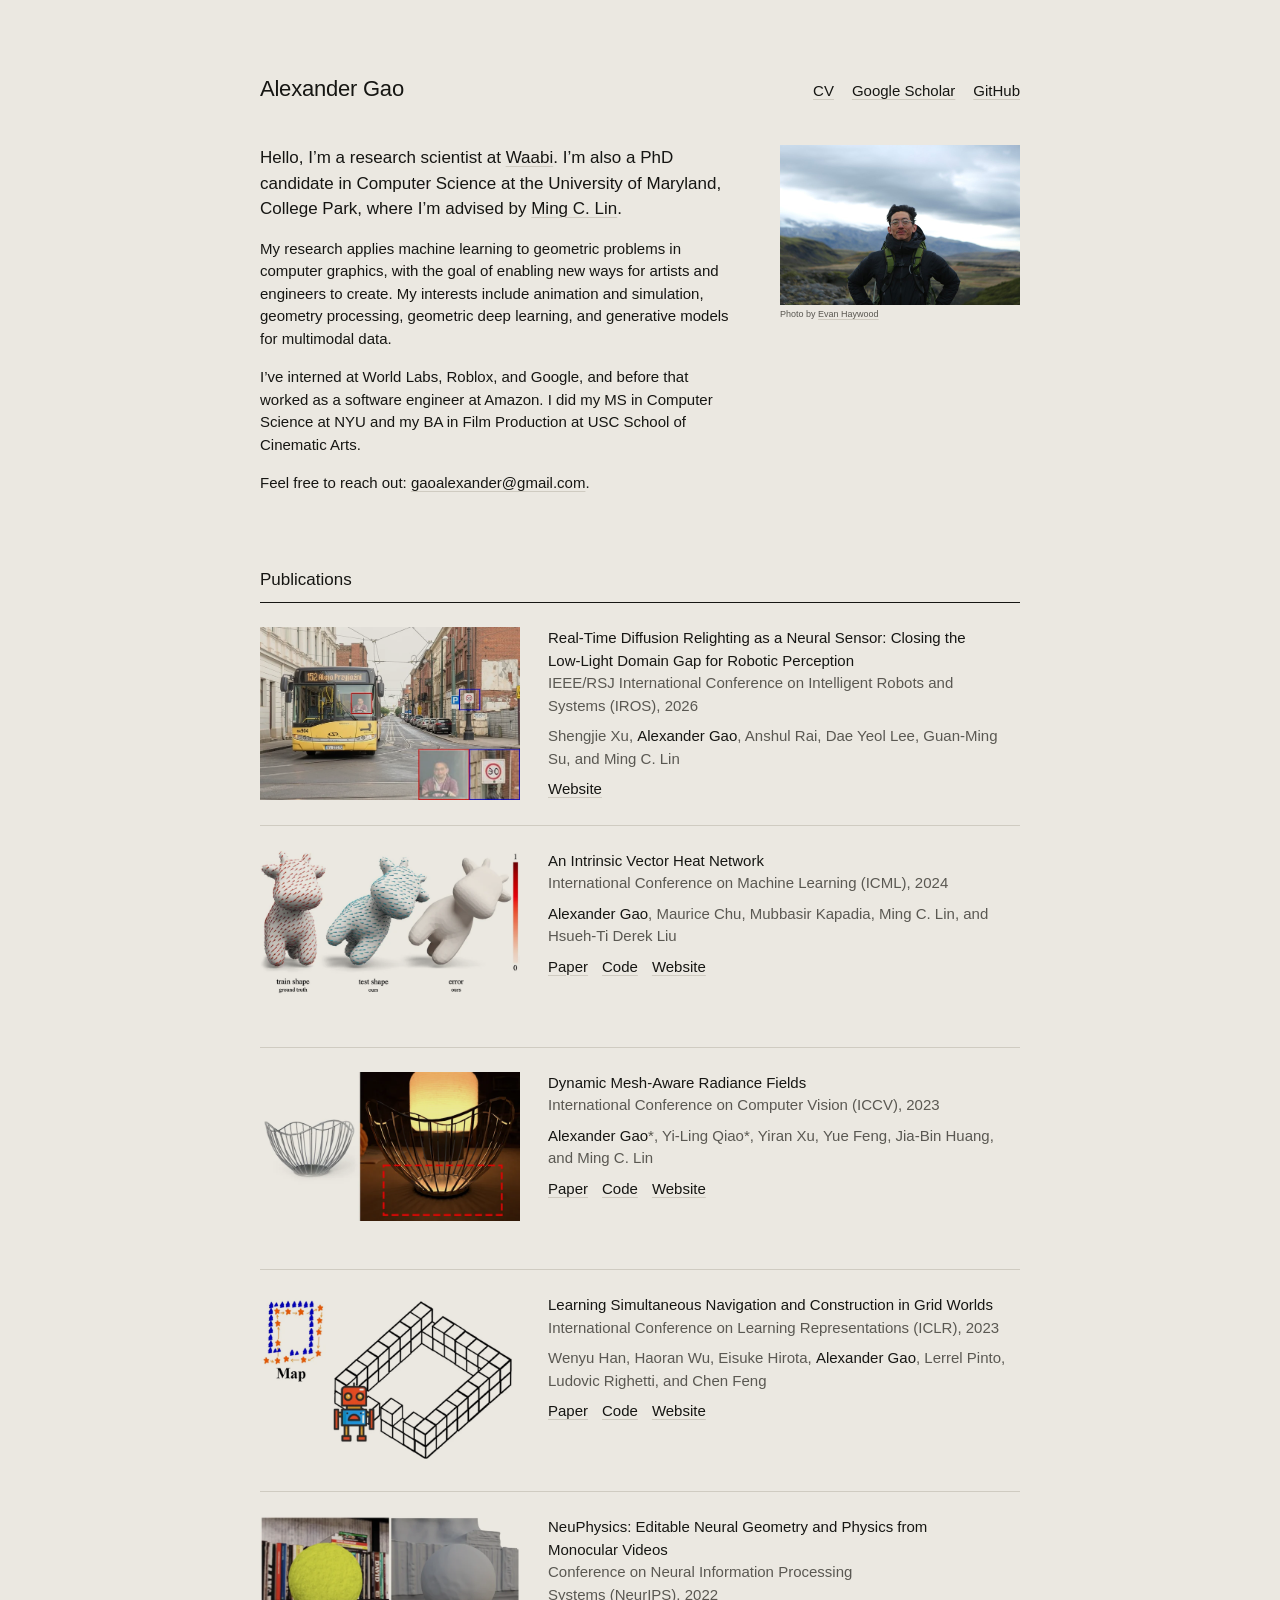
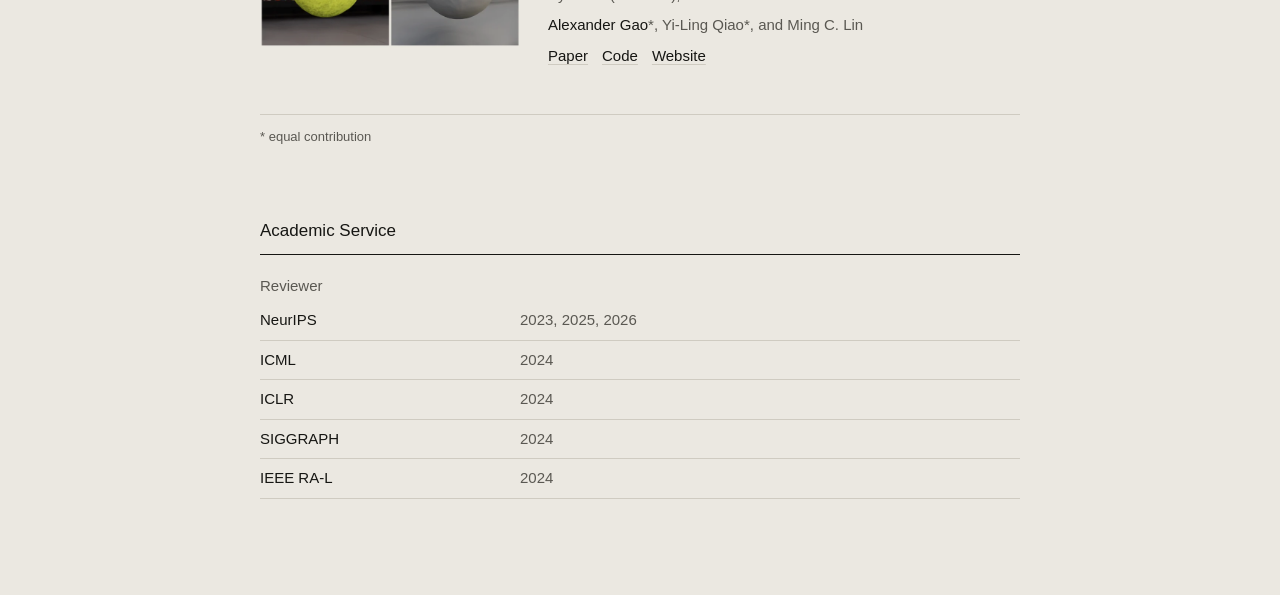
==== index.html @ 8c2e7352 "Link photo credit" ====
<!DOCTYPE html>
<html lang="en">
<head>
    <meta charset="UTF-8">
    <meta name="viewport" content="width=device-width, initial-scale=1">
    <meta name="theme-color" content="#ebe8e1">
    <title>Alexander Gao</title>
    <meta name="author" content="Alexander Gao">
    <meta name="description" content="Alexander Gao. Research on machine learning for geometry, animation, simulation, and computer graphics.">
    <meta property="og:title" content="Alexander Gao">
    <meta property="og:description" content="Research on machine learning for geometry, animation, simulation, and computer graphics.">
    <meta property="og:image" content="https://gaoalexander.github.io/images/profile.jpg">
    <meta property="og:url" content="https://gaoalexander.github.io/">
    <meta property="og:type" content="website">
    <link rel="stylesheet" href="stylesheet.css">
    <link rel="icon" type="image/png" href="images/favicon.png">
</head>

<body>
<main>
    <header>
        <h1>Alexander Gao</h1>
        <nav>
            <a href="data/AlexanderGao_CV_Spring2025.pdf">CV</a>
            <a href="https://scholar.google.com/citations?user=uoNPrRUAAAAJ">Google Scholar</a>
            <a href="https://github.com/gaoalexander/">GitHub</a>
        </nav>
    </header>

    <section class="intro">
        <div class="text">
            <p>Hello, I’m a research scientist at <a href="https://waabi.ai/">Waabi</a>. I’m also a PhD candidate in
               Computer Science at the University of Maryland, College Park, where I’m advised by
               <a href="https://www.cs.umd.edu/~lin/">Ming C. Lin</a>.</p>
            <p>My research applies machine learning to geometric problems in computer graphics, with the
               goal of enabling new ways for artists and engineers to create. My interests include
               animation and simulation, geometry processing, geometric deep learning, and generative
               models for multimodal data.</p>
            <p>I’ve interned at World Labs, Roblox, and Google, and before that worked as a software
               engineer at Amazon. I did my MS in Computer Science at NYU and my BA in Film Production
               at USC School of Cinematic Arts.</p>
            <p>Feel free to reach out: <a href="mailto:gaoalexander@gmail.com">gaoalexander@gmail.com</a>.</p>
        </div>
        <figure>
            <img src="images/profile.jpg" alt="Alexander Gao in Iceland" width="960" height="640">
            <figcaption>Photo by <a href="https://www.blackramsound.com/about-3">Evan Haywood</a></figcaption>
        </figure>
    </section>

    <h2>Publications</h2>

    <article class="pub">
        <a class="thumb" href="https://shengjie-xu.com/conferences/2026_IROS_neural-sensor/">
            <img src="images/relighting.webp" alt="A low-light street scene relit by the diffusion model">
        </a>
        <div class="body">
            <a class="title" href="https://shengjie-xu.com/conferences/2026_IROS_neural-sensor/">Real-Time Diffusion Relighting as a Neural Sensor: Closing the <span class="nowrap">Low-Light</span> Domain Gap for Robotic Perception</a>
            <div class="venue">IEEE/RSJ International Conference on Intelligent Robots and Systems (IROS),&nbsp;2026</div>
            <p class="authors">Shengjie Xu, <b>Alexander Gao</b>, Anshul Rai, Dae Yeol Lee, Guan-Ming Su, and Ming C. Lin</p>
            <div class="links">
                <a href="https://shengjie-xu.com/conferences/2026_IROS_neural-sensor/">Website</a>
            </div>
        </div>
    </article>

    <article class="pub">
        <a class="thumb" href="https://gaoalexander.github.io/vector-heat-network/">
            <img src="images/vhn.webp" alt="Vector fields on a train shape, a test shape, and an error map">
        </a>
        <div class="body">
            <a class="title" href="https://gaoalexander.github.io/vector-heat-network/">An Intrinsic Vector Heat Network</a>
            <div class="venue">International Conference on Machine Learning (ICML),&nbsp;2024</div>
            <p class="authors"><b>Alexander Gao</b>, Maurice Chu, Mubbasir Kapadia, Ming C. Lin, and Hsueh-Ti Derek Liu</p>
            <div class="links">
                <a href="https://arxiv.org/abs/2406.09648">Paper</a>
                <a href="https://github.com/gaoalexander/vector-heat-net/">Code</a>
                <a href="https://gaoalexander.github.io/vector-heat-network/">Website</a>
            </div>
        </div>
    </article>

    <article class="pub">
        <a class="thumb" href="https://mesh-aware-rf.github.io/">
            <img src="images/dmrf.webp" alt="A wireframe lamp mesh and its rendering inside a radiance field">
        </a>
        <div class="body">
            <a class="title" href="https://mesh-aware-rf.github.io/">Dynamic Mesh-Aware Radiance Fields</a>
            <div class="venue">International Conference on Computer Vision (ICCV),&nbsp;2023</div>
            <p class="authors"><b>Alexander Gao</b>*, Yi-Ling Qiao*, Yiran Xu, Yue Feng, Jia-Bin Huang, and Ming C. Lin</p>
            <div class="links">
                <a href="https://arxiv.org/abs/2309.04581">Paper</a>
                <a href="https://github.com/YilingQiao/DMRF">Code</a>
                <a href="https://mesh-aware-rf.github.io/">Website</a>
            </div>
        </div>
    </article>

    <article class="pub">
        <a class="thumb" href="https://ai4ce.github.io/SNAC_ICLR/">
            <img src="images/snac.webp" alt="A robot building a structure of blocks from a map">
        </a>
        <div class="body">
            <a class="title" href="https://ai4ce.github.io/SNAC_ICLR/">Learning Simultaneous Navigation and Construction in Grid Worlds</a>
            <div class="venue">International Conference on Learning Representations (ICLR),&nbsp;2023</div>
            <p class="authors">Wenyu Han, Haoran Wu, Eisuke Hirota, <b>Alexander Gao</b>, Lerrel Pinto, Ludovic Righetti, and Chen Feng</p>
            <div class="links">
                <a href="https://openreview.net/forum?id=NEtep2C7yD">Paper</a>
                <a href="https://github.com/ai4ce/SNAC">Code</a>
                <a href="https://ai4ce.github.io/SNAC_ICLR/">Website</a>
            </div>
        </div>
    </article>

    <article class="pub">
        <a class="thumb" href="https://sites.google.com/view/neuphysics">
            <img src="images/neuphysics.webp" alt="A tennis ball in a video frame and its reconstructed geometry">
        </a>
        <div class="body">
            <a class="title" href="https://sites.google.com/view/neuphysics">NeuPhysics: Editable Neural Geometry and Physics from Monocular&nbsp;Videos</a>
            <div class="venue">Conference on Neural Information Processing Systems (NeurIPS),&nbsp;2022</div>
            <p class="authors"><b>Alexander Gao</b>*, Yi-Ling Qiao*, and Ming C. Lin</p>
            <div class="links">
                <a href="https://arxiv.org/abs/2210.12352">Paper</a>
                <a href="https://github.com/gaoalexander/neuphysics">Code</a>
                <a href="https://sites.google.com/view/neuphysics">Website</a>
            </div>
        </div>
    </article>
    <p class="footnote">* equal contribution</p>

    <h2>Academic Service</h2>
    <p class="service-lead">Reviewer</p>
    <dl class="service">
        <dt>NeurIPS</dt><dd>2023, 2025, 2026</dd>
        <dt>ICML</dt><dd>2024</dd>
        <dt>ICLR</dt><dd>2024</dd>
        <dt>SIGGRAPH</dt><dd>2024</dd>
        <dt>IEEE RA-L</dt><dd>2024</dd>
    </dl>

</main>
</body>
</html>
---- stylesheet.css ----
:root {
  --ink: #161613;
  --ink-2: #5a5852;
  --hair: #cfcbc1;
  --ground: #ebe8e1;
  --accent: #ff4a00;
}

body {
  margin: 0;
  background: var(--ground);
  color: var(--ink);
  font-family: 'Helvetica Neue', Helvetica, Arial, sans-serif;
  font-size: 15px;
  line-height: 1.5;
  -webkit-font-smoothing: antialiased;
}

main {
  max-width: 760px;
  margin: 0 auto;
  padding: 72px 40px 96px;
}

p {
  margin: 0;
}

a {
  color: inherit;
  text-decoration: underline;
  text-decoration-thickness: 1px;
  text-underline-offset: 3px;
  text-decoration-color: var(--hair);
}

a:hover {
  color: var(--accent);
  text-decoration-color: var(--accent);
}

a:focus-visible {
  outline: 2px solid var(--accent);
  outline-offset: 2px;
}

::selection {
  background: #ffd3bf;
  color: var(--ink);
}

img {
  display: block;
  max-width: 100%;
  height: auto;
}

header {
  display: flex;
  justify-content: space-between;
  align-items: baseline;
  gap: 24px;
  flex-wrap: wrap;
}

h1 {
  margin: 0;
  font-size: 22px;
  font-weight: 500;
  letter-spacing: -0.01em;
}

h1 a {
  text-decoration: none;
}

header nav {
  display: flex;
  gap: 18px;
}

.intro {
  display: grid;
  grid-template-columns: 1fr 240px;
  gap: 40px;
  margin-top: 40px;
  align-items: start;
}

.intro .text {
  display: grid;
  gap: 16px;
  max-width: 58ch;
  text-wrap: pretty;
}

.intro .text p:first-child {
  font-size: 17px;
}

figure {
  margin: 0;
  position: relative;
}

figcaption {
  position: absolute;
  top: 100%;
  left: 0;
  margin-top: 5px;
  font-size: 9px;
  line-height: 1;
  color: var(--ink-2);
}

figcaption a {
  text-underline-offset: 2px;
}

h2 {
  margin: 72px 0 0;
  font-size: 17px;
  font-weight: 500;
  padding-bottom: 10px;
  border-bottom: 1px solid var(--ink);
}

.pub {
  display: grid;
  grid-template-columns: 260px 1fr;
  gap: 12px 28px;
  padding: 24px 0;
  border-bottom: 1px solid var(--hair);
  align-items: start;
  font-variant-numeric: tabular-nums;
}

.pub .thumb {
  aspect-ratio: 3 / 2;
  text-decoration: none;
}

.pub .thumb img {
  width: 100%;
  height: 100%;
  object-fit: contain;
  object-position: top;
  mix-blend-mode: multiply;
}

.pub .title {
  font-weight: 500;
  text-decoration: none;
  text-wrap: pretty;
}

.pub .title:hover {
  text-decoration: underline;
}

.pub .authors b,
.pub .title,
.service dt {
  transition: color 0.1s;
}

.pub .venue,
.pub .authors {
  color: var(--ink-2);
  text-wrap: pretty;
}

.pub .authors {
  margin-top: 8px;
}

.pub .authors b {
  color: var(--ink);
  font-weight: 500;
}

.pub .links {
  margin-top: 8px;
  display: flex;
  gap: 14px;
}

.service-lead {
  margin-top: 20px;
  color: var(--ink-2);
}

.service {
  display: grid;
  grid-template-columns: 260px 1fr;
  margin: 4px 0 0;
  font-variant-numeric: tabular-nums;
}

.service dt,
.service dd {
  margin: 0;
  padding: 8px 0;
  border-bottom: 1px solid var(--hair);
}

.service dd {
  color: var(--ink-2);
}

.service dt {
  padding-right: 28px;
}

.nowrap {
  white-space: nowrap;
}

.footnote {
  margin-top: 12px;
  font-size: 13px;
  color: var(--ink-2);
}

@media (max-width: 720px) {
  main {
    padding: 40px 20px 64px;
  }

  .intro {
    grid-template-columns: 1fr;
    gap: 24px;
  }

  .intro figure {
    order: -1;
  }

  .service {
    grid-template-columns: 140px 1fr;
  }

  .pub {
    grid-template-columns: 1fr;
  }

  .pub .thumb {
    max-width: none;
    aspect-ratio: auto;
  }

  .pub .thumb img {
    height: auto;
  }
}
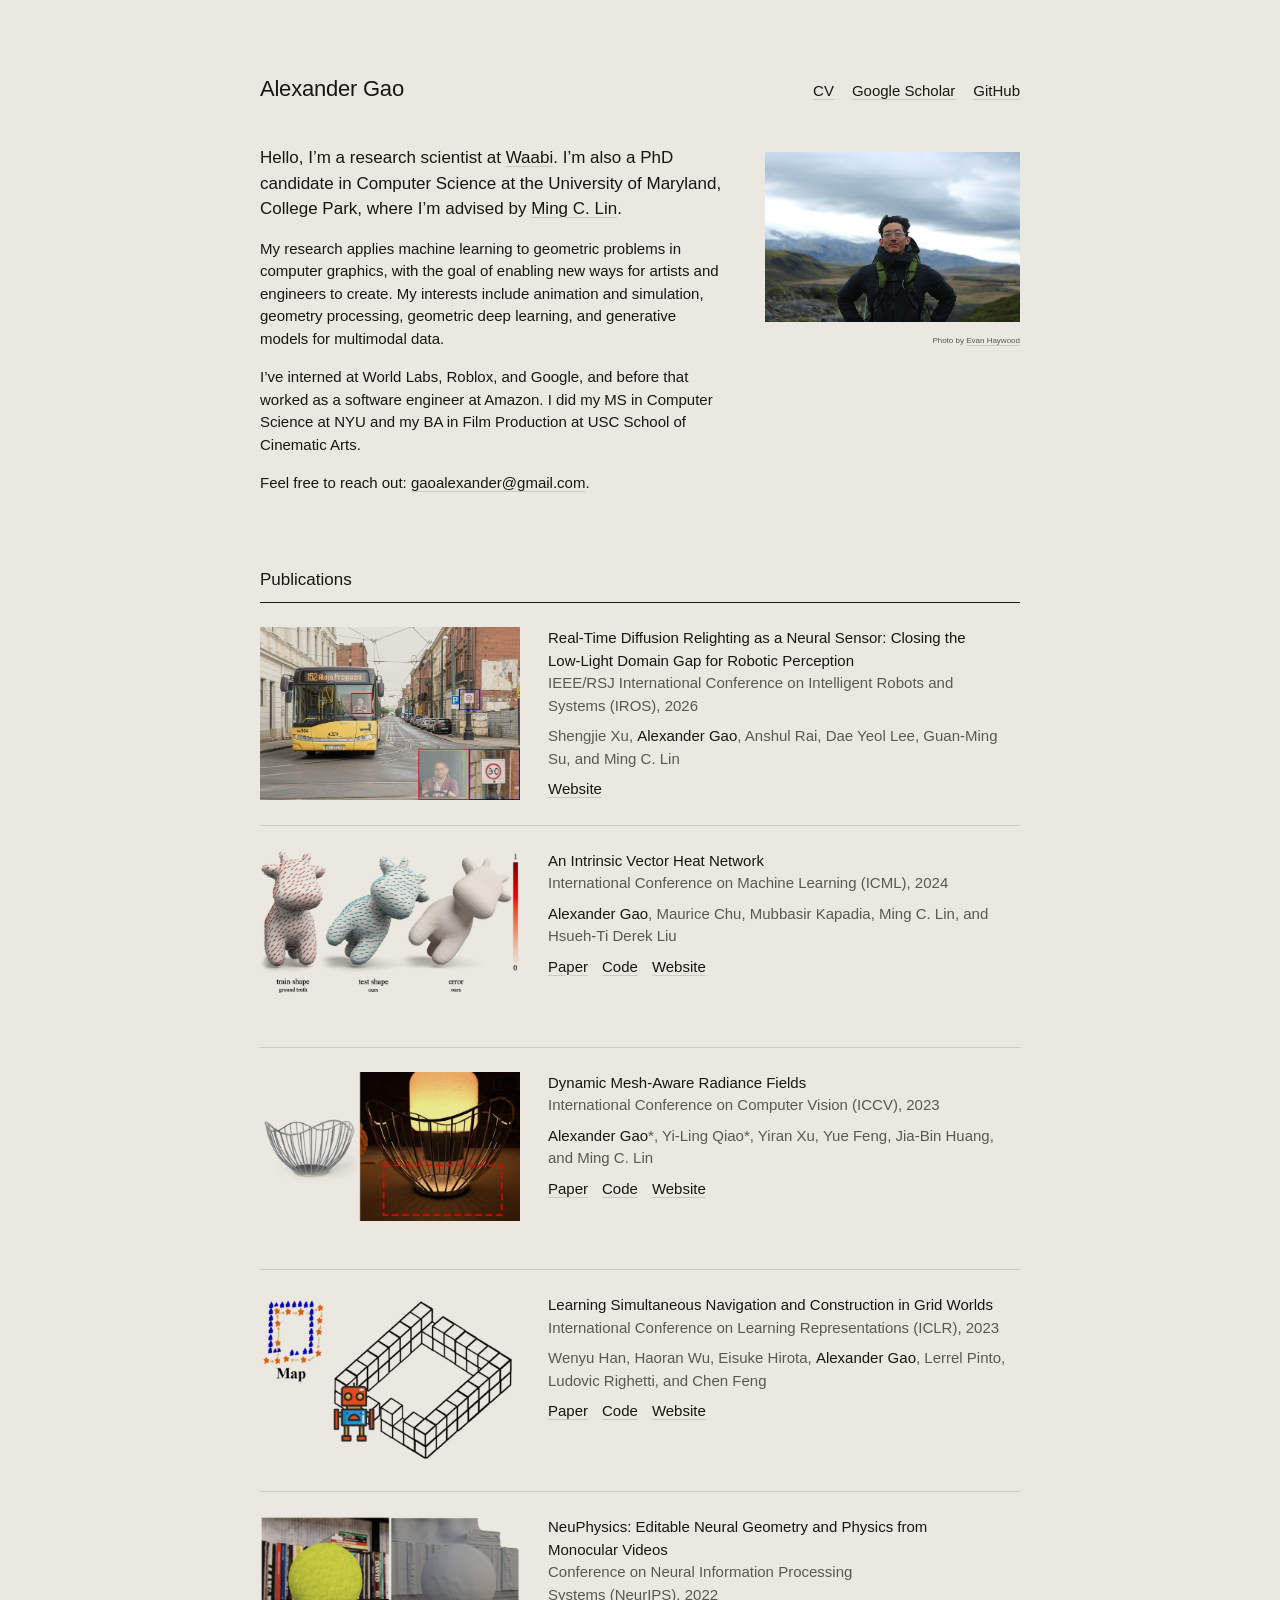
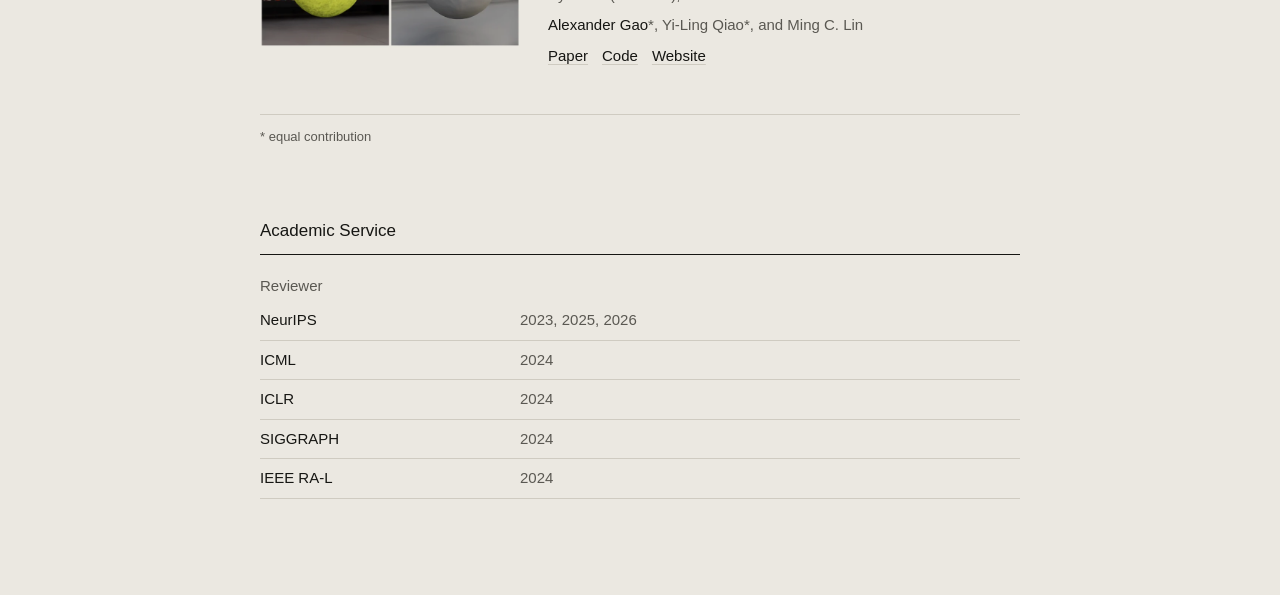
==== commit fa38b6d7: "New CV; align photo to cap line and baseline grid" ====
--- a/index.html
+++ b/index.html
@@ -21,7 +21,7 @@
     <header>
         <h1>Alexander Gao</h1>
         <nav>
-            <a href="data/AlexanderGao_CV_Spring2025.pdf">CV</a>
+            <a href="data/AlexanderGao_CV.pdf">CV</a>
             <a href="https://scholar.google.com/citations?user=uoNPrRUAAAAJ">Google Scholar</a>
             <a href="https://github.com/gaoalexander/">GitHub</a>
         </nav>
--- a/stylesheet.css
+++ b/stylesheet.css
@@ -81,7 +81,7 @@
 
 .intro {
   display: grid;
-  grid-template-columns: 1fr 240px;
+  grid-template-columns: 1fr 255px;
   gap: 40px;
   margin-top: 40px;
   align-items: start;
@@ -99,16 +99,16 @@
 }
 
 figure {
-  margin: 0;
+  margin: 7px 0 0;
   position: relative;
 }
 
 figcaption {
   position: absolute;
   top: 100%;
-  left: 0;
-  margin-top: 5px;
-  font-size: 9px;
+  right: 0;
+  margin-top: 15px;
+  font-size: 8px;
   line-height: 1;
   color: var(--ink-2);
 }
@@ -234,6 +234,11 @@
 
   .intro figure {
     order: -1;
+    margin-top: 0;
+  }
+
+  figcaption {
+    margin-top: 5px;
   }
 
   .service {
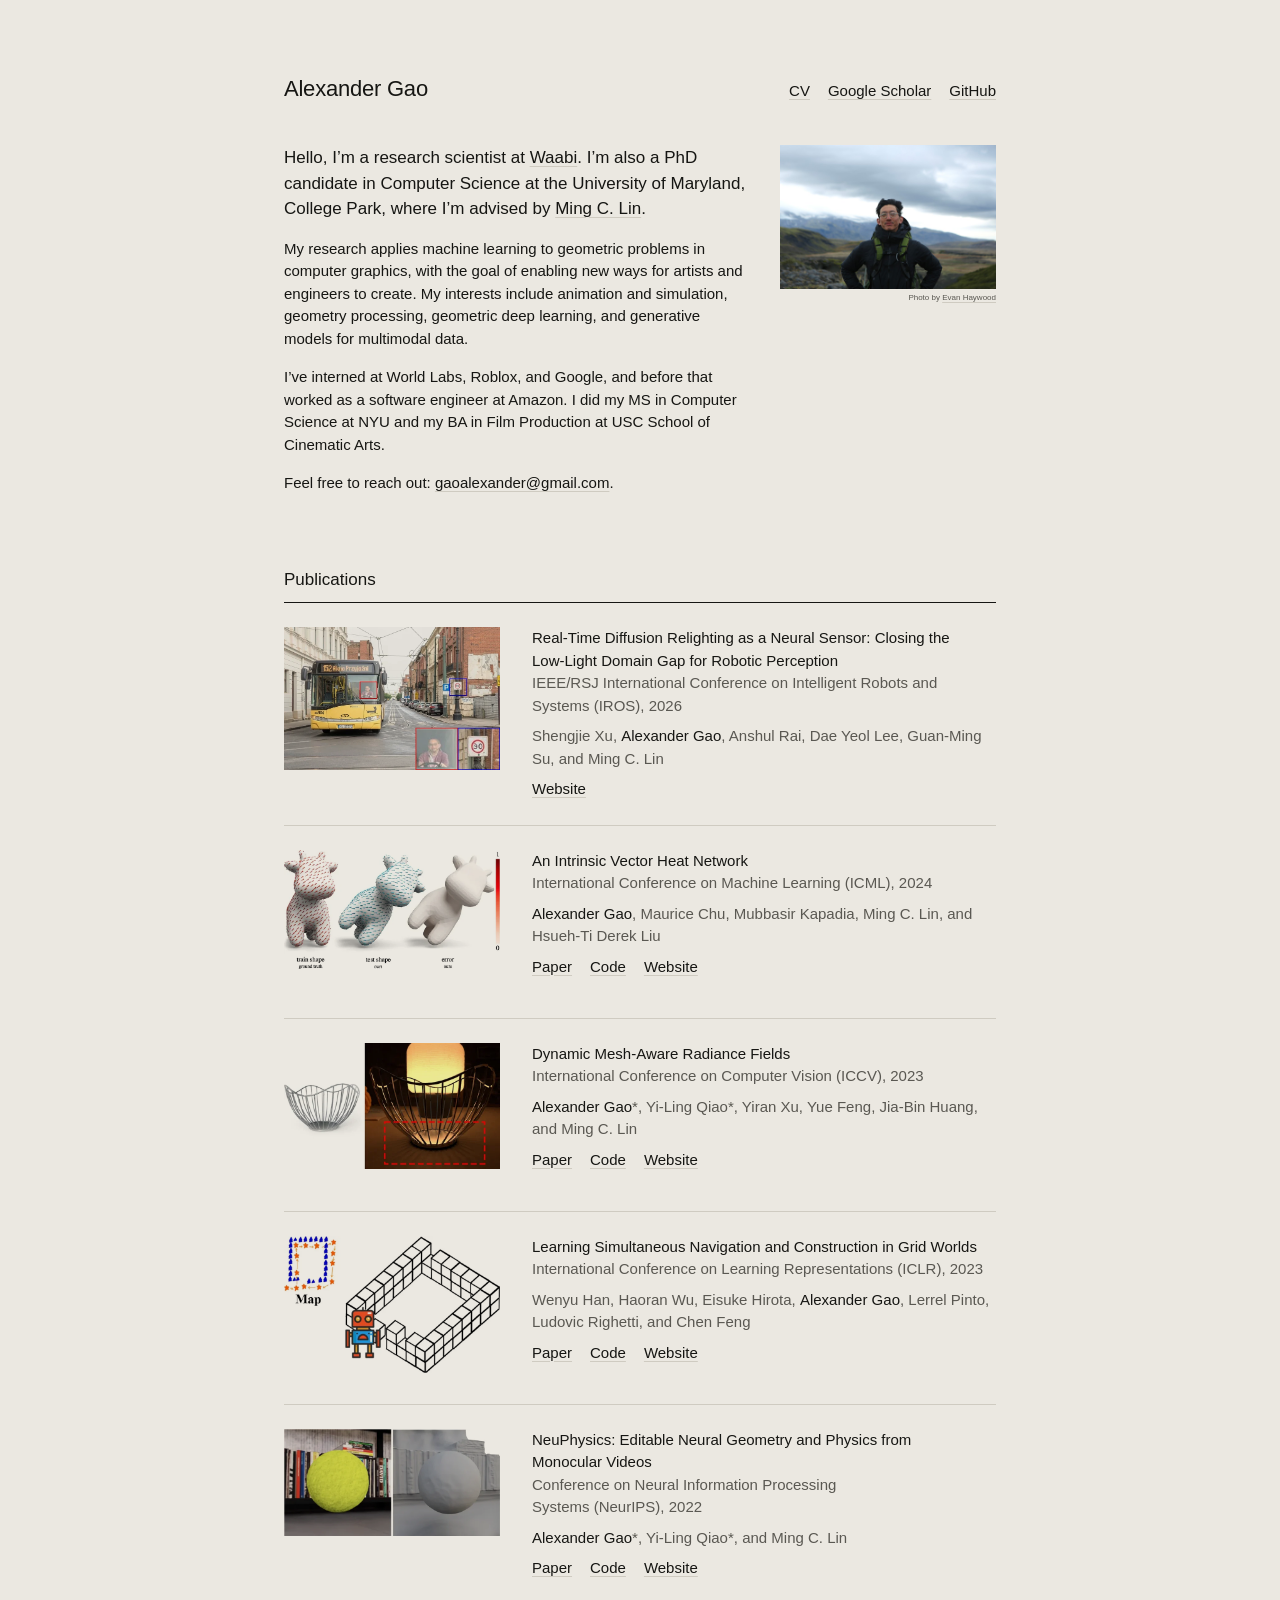
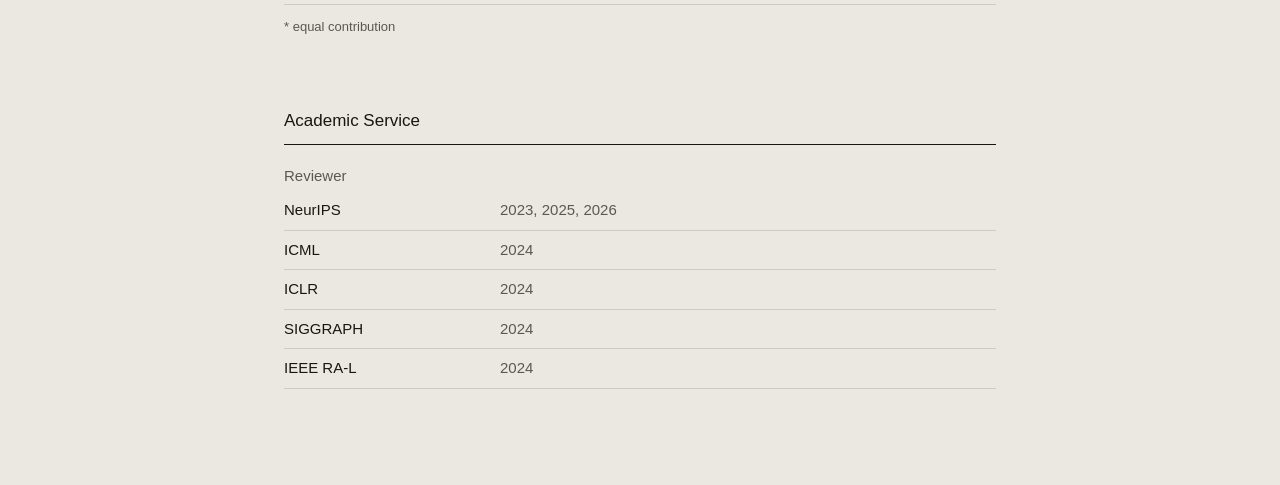
==== commit b27a1320: "Polish: trim thumbnail margins, unify link spacing, mobile section spacing, color-scheme" ====
--- a/index.html
+++ b/index.html
@@ -4,6 +4,7 @@
     <meta charset="UTF-8">
     <meta name="viewport" content="width=device-width, initial-scale=1">
     <meta name="theme-color" content="#ebe8e1">
+    <meta name="color-scheme" content="light">
     <title>Alexander Gao</title>
     <meta name="author" content="Alexander Gao">
     <meta name="description" content="Alexander Gao. Research on machine learning for geometry, animation, simulation, and computer graphics.">
--- a/stylesheet.css
+++ b/stylesheet.css
@@ -17,7 +17,7 @@
 }
 
 main {
-  max-width: 760px;
+  max-width: 712px;
   margin: 0 auto;
   padding: 72px 40px 96px;
 }
@@ -81,8 +81,8 @@
 
 .intro {
   display: grid;
-  grid-template-columns: 1fr 255px;
-  gap: 40px;
+  grid-template-columns: 1fr 216px;
+  gap: 32px;
   margin-top: 40px;
   align-items: start;
 }
@@ -90,7 +90,6 @@
 .intro .text {
   display: grid;
   gap: 16px;
-  max-width: 58ch;
   text-wrap: pretty;
 }
 
@@ -99,7 +98,7 @@
 }
 
 figure {
-  margin: 7px 0 0;
+  margin: 0;
   position: relative;
 }
 
@@ -107,7 +106,7 @@
   position: absolute;
   top: 100%;
   right: 0;
-  margin-top: 15px;
+  margin-top: 5px;
   font-size: 8px;
   line-height: 1;
   color: var(--ink-2);
@@ -127,8 +126,8 @@
 
 .pub {
   display: grid;
-  grid-template-columns: 260px 1fr;
-  gap: 12px 28px;
+  grid-template-columns: 216px 1fr;
+  gap: 12px 32px;
   padding: 24px 0;
   border-bottom: 1px solid var(--hair);
   align-items: start;
@@ -182,7 +181,7 @@
 .pub .links {
   margin-top: 8px;
   display: flex;
-  gap: 14px;
+  gap: 18px;
 }
 
 .service-lead {
@@ -192,7 +191,7 @@
 
 .service {
   display: grid;
-  grid-template-columns: 260px 1fr;
+  grid-template-columns: 216px 1fr;
   margin: 4px 0 0;
   font-variant-numeric: tabular-nums;
 }
@@ -209,7 +208,7 @@
 }
 
 .service dt {
-  padding-right: 28px;
+  padding-right: 32px;
 }
 
 .nowrap {
@@ -227,6 +226,10 @@
     padding: 40px 20px 64px;
   }
 
+  h2 {
+    margin-top: 56px;
+  }
+
   .intro {
     grid-template-columns: 1fr;
     gap: 24px;
@@ -234,11 +237,6 @@
 
   .intro figure {
     order: -1;
-    margin-top: 0;
-  }
-
-  figcaption {
-    margin-top: 5px;
   }
 
   .service {
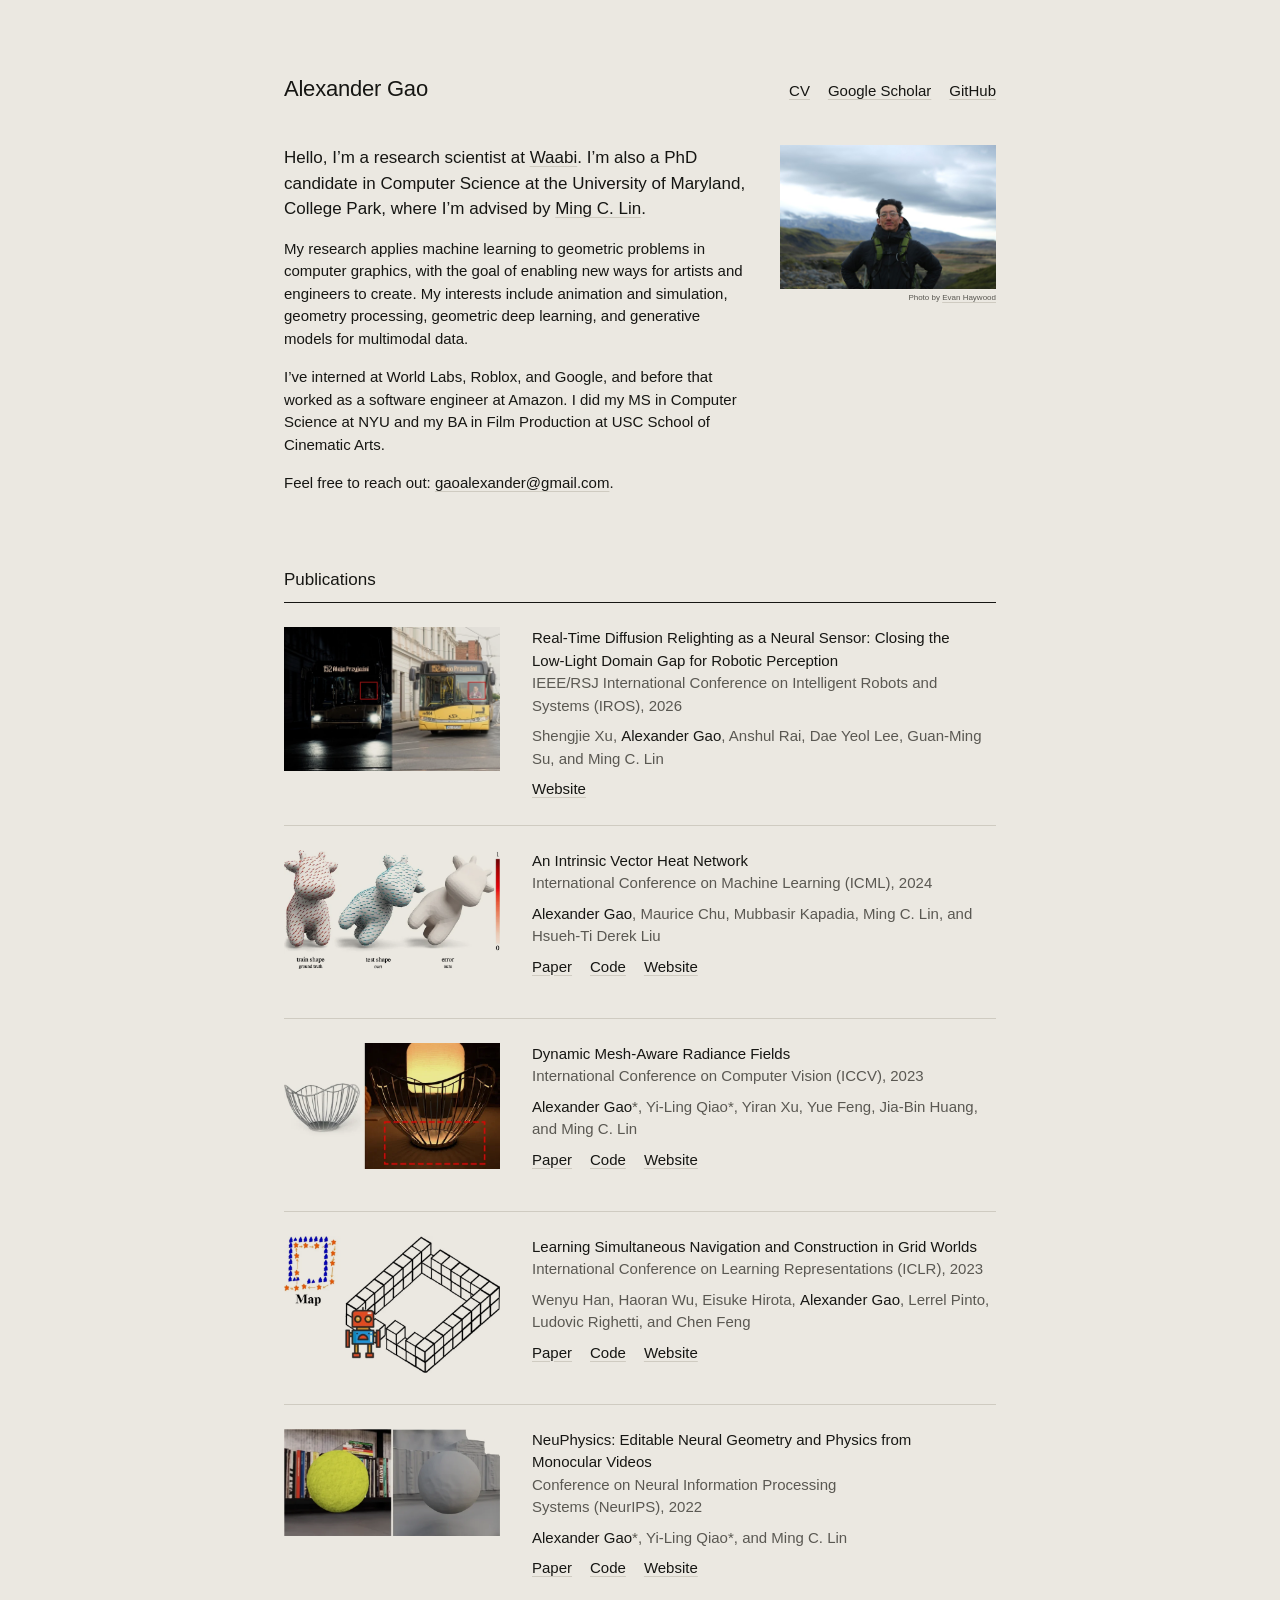
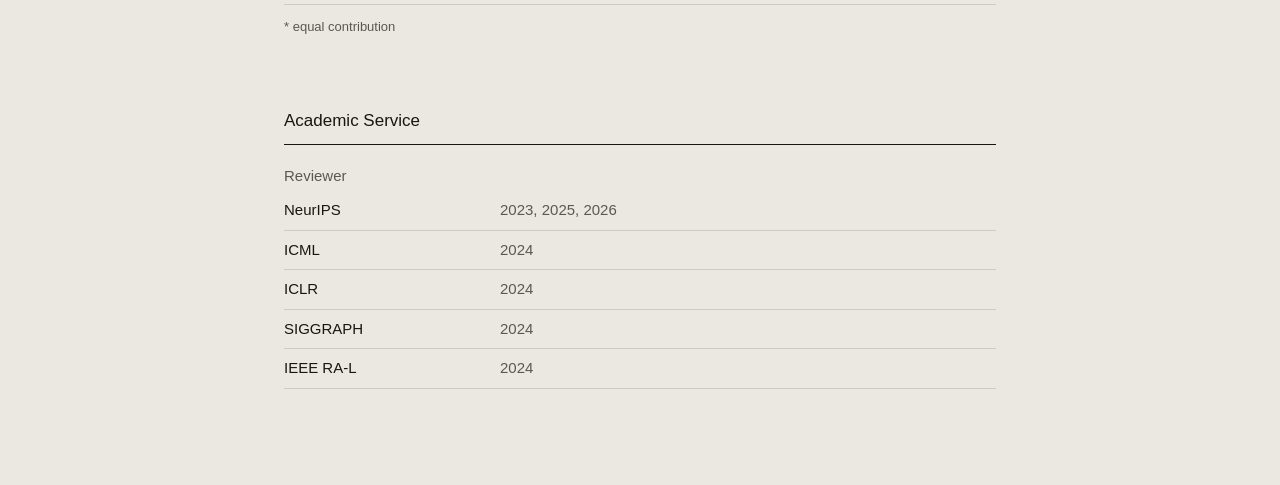
==== commit 0569620b: "IROS thumbnail: dark and relit side by side" ====
--- a/index.html
+++ b/index.html
@@ -52,7 +52,7 @@
 
     <article class="pub">
         <a class="thumb" href="https://shengjie-xu.com/conferences/2026_IROS_neural-sensor/">
-            <img src="images/relighting.webp" alt="A low-light street scene relit by the diffusion model">
+            <img src="images/relighting.webp" alt="A night street scene, dark on the left and relit by the diffusion model on the right">
         </a>
         <div class="body">
             <a class="title" href="https://shengjie-xu.com/conferences/2026_IROS_neural-sensor/">Real-Time Diffusion Relighting as a Neural Sensor: Closing the <span class="nowrap">Low-Light</span> Domain Gap for Robotic Perception</a>
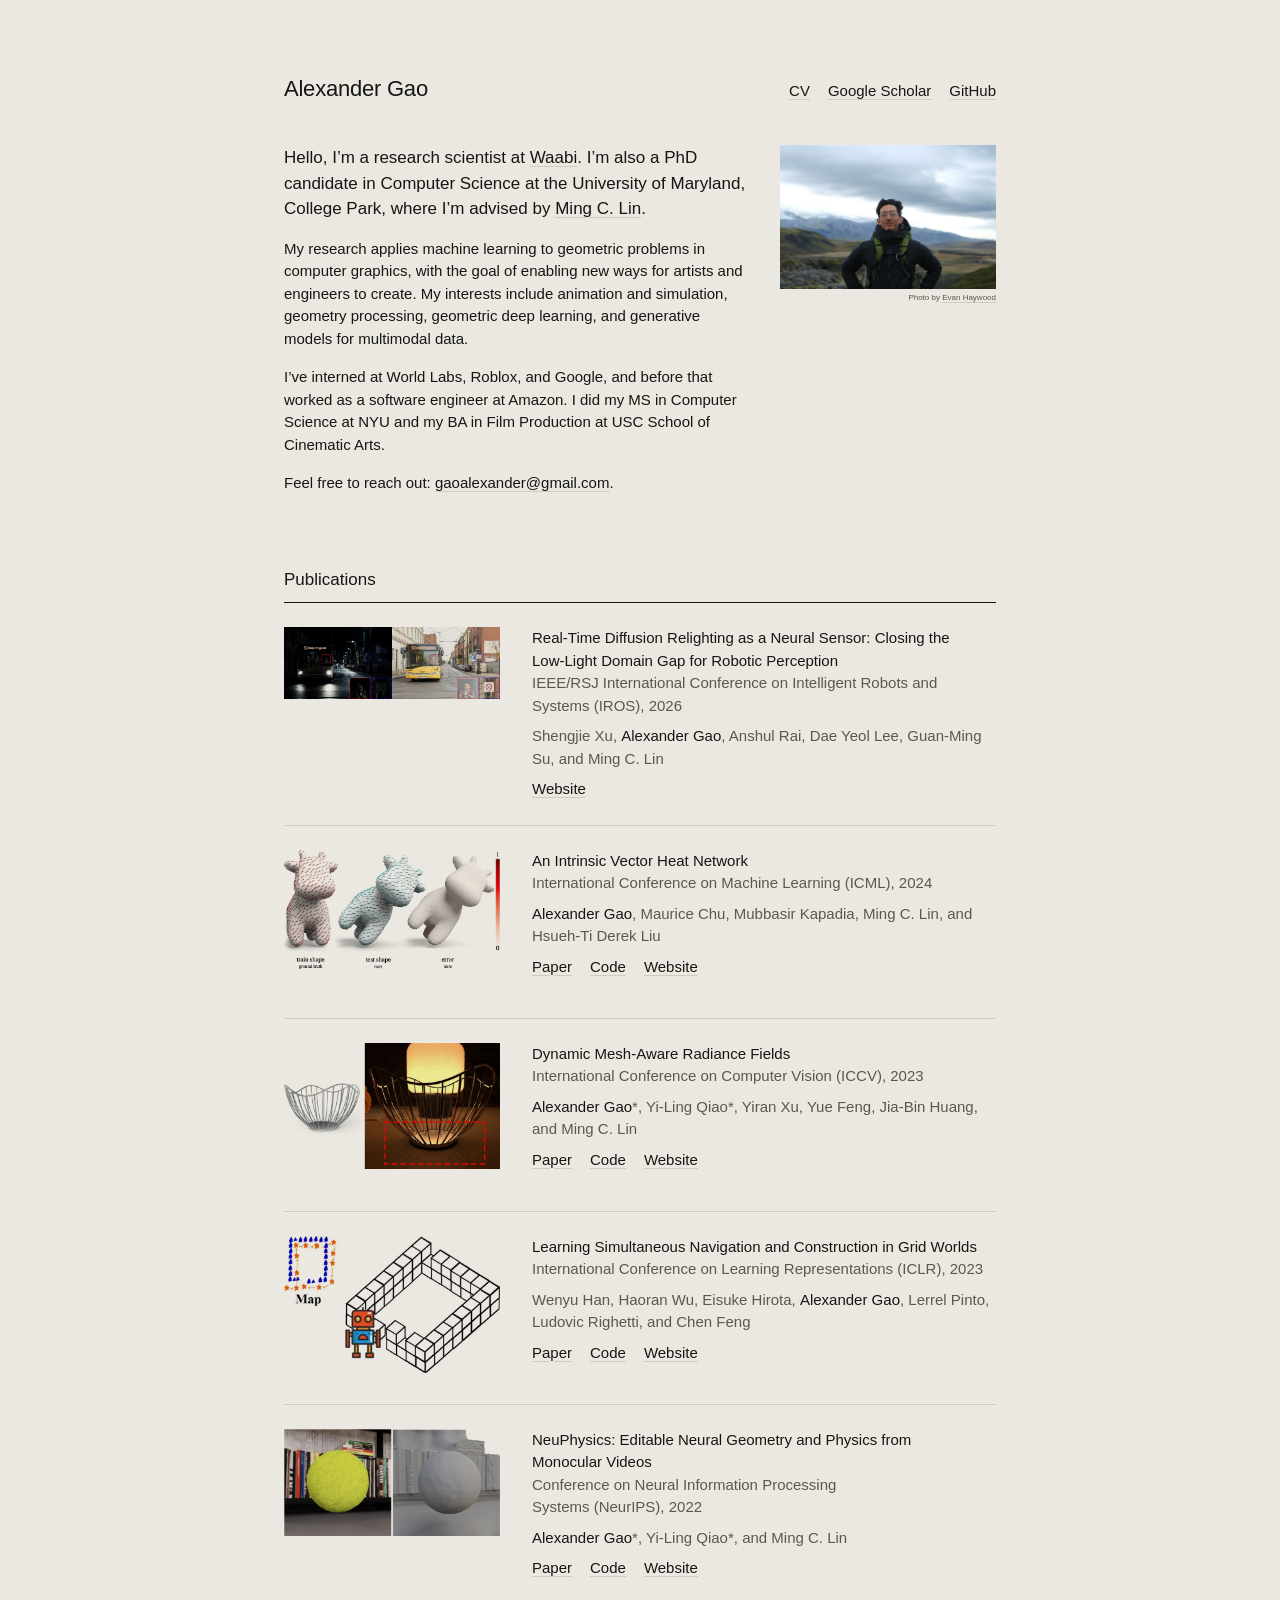
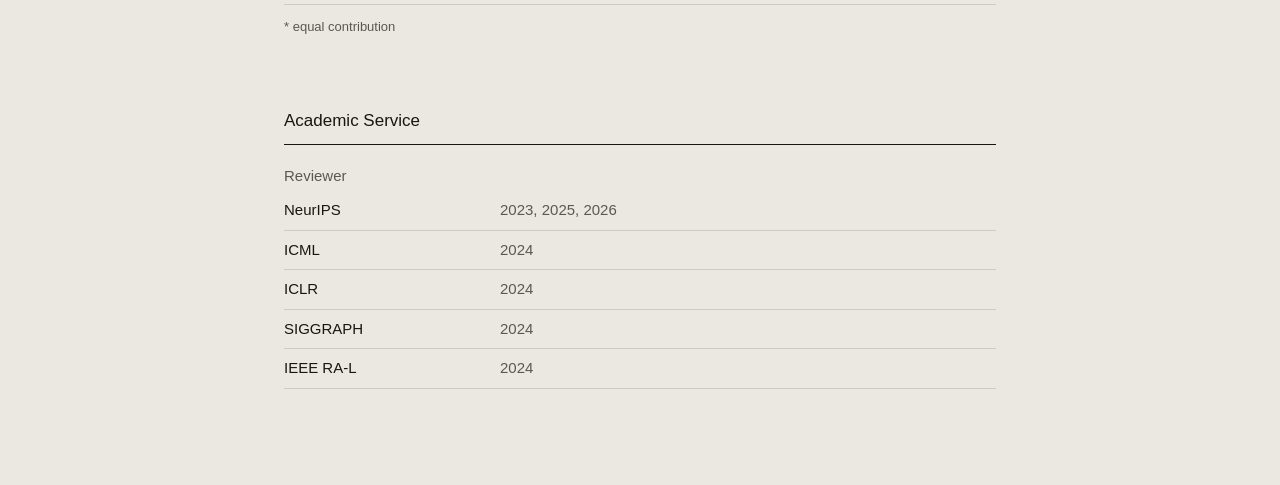
==== commit a3b3545a: "IROS thumbnail: dark and relit frames with zoom insets" ====
--- a/index.html
+++ b/index.html
@@ -52,7 +52,7 @@
 
     <article class="pub">
         <a class="thumb" href="https://shengjie-xu.com/conferences/2026_IROS_neural-sensor/">
-            <img src="images/relighting.webp" alt="A night street scene, dark on the left and relit by the diffusion model on the right">
+            <img src="images/relighting.webp" alt="A night street scene with detections, dark on the left and relit by the diffusion model on the right, with zoomed insets of the driver and a road sign">
         </a>
         <div class="body">
             <a class="title" href="https://shengjie-xu.com/conferences/2026_IROS_neural-sensor/">Real-Time Diffusion Relighting as a Neural Sensor: Closing the <span class="nowrap">Low-Light</span> Domain Gap for Robotic Perception</a>
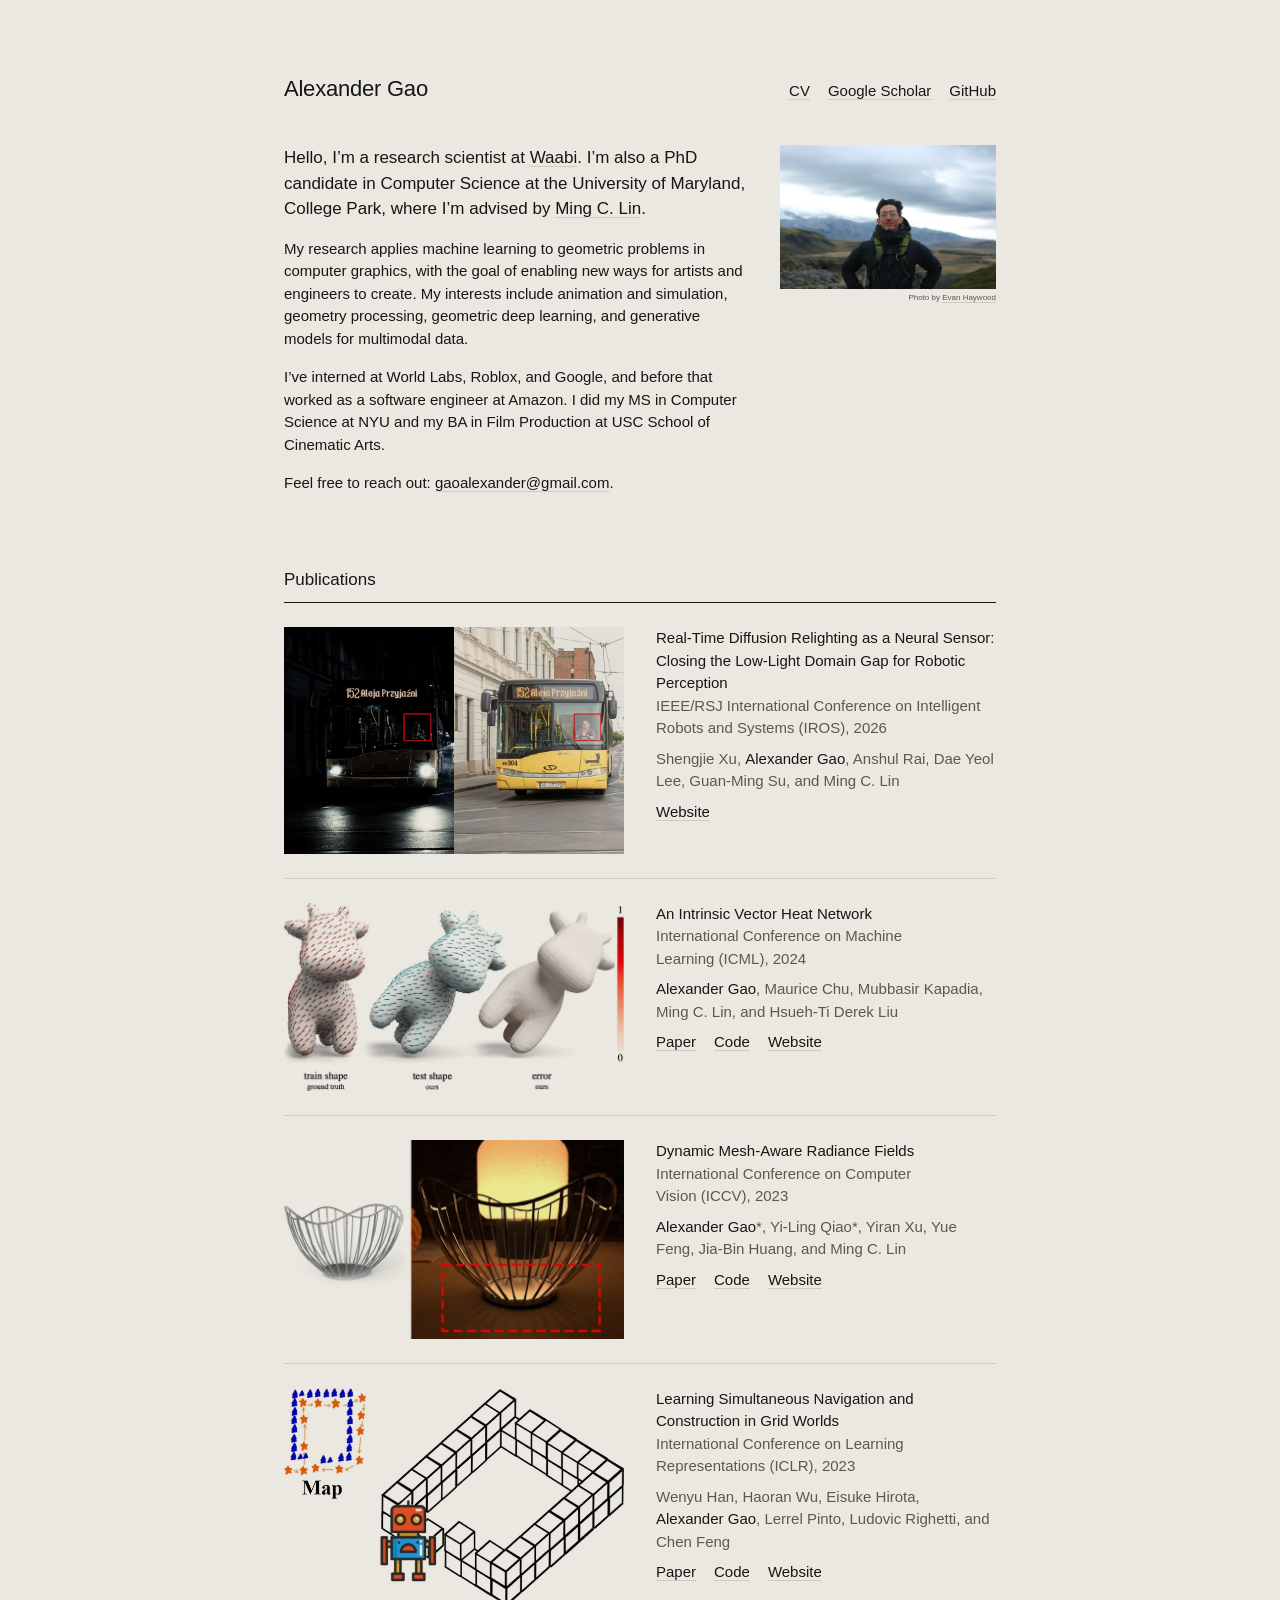
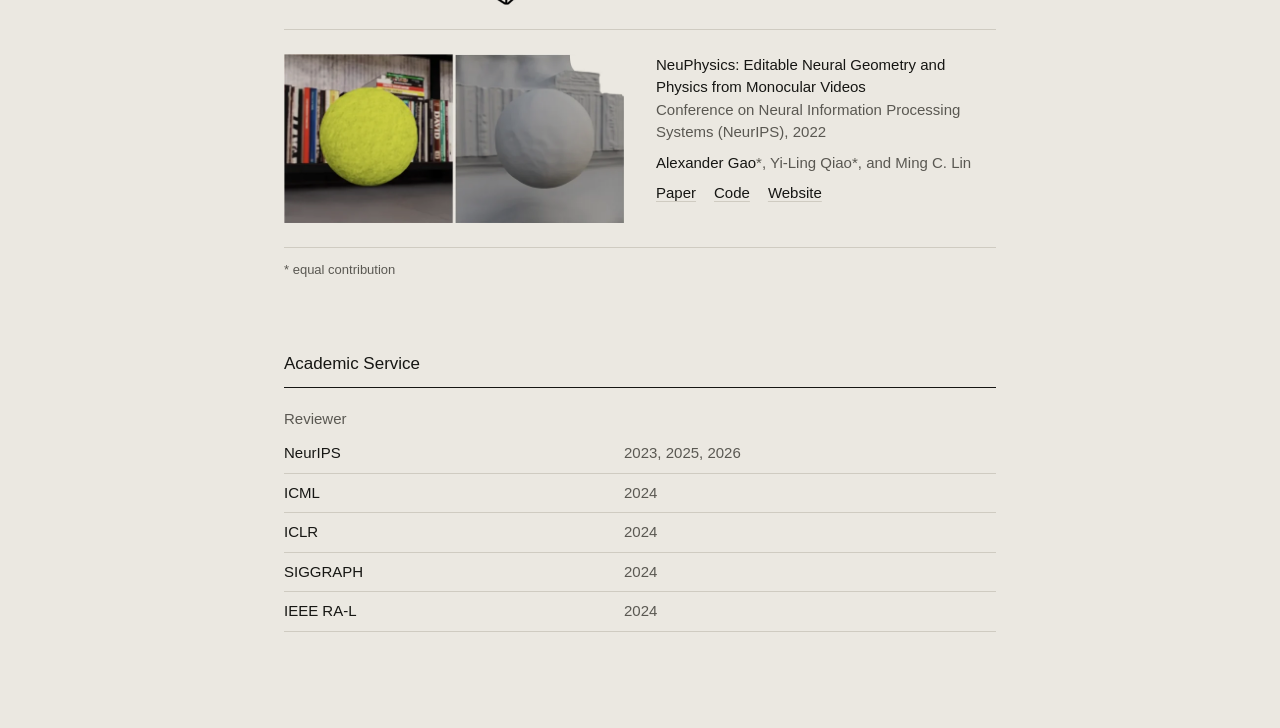
==== commit 0b39c79c: "IROS thumbnail: dark and relit bus, no insets" ====
--- a/index.html
+++ b/index.html
@@ -52,7 +52,7 @@
 
     <article class="pub">
         <a class="thumb" href="https://shengjie-xu.com/conferences/2026_IROS_neural-sensor/">
-            <img src="images/relighting.webp" alt="A night street scene with detections, dark on the left and relit by the diffusion model on the right, with zoomed insets of the driver and a road sign">
+            <img src="images/relighting.webp" alt="A bus at night, dark on the left and relit by the diffusion model on the right">
         </a>
         <div class="body">
             <a class="title" href="https://shengjie-xu.com/conferences/2026_IROS_neural-sensor/">Real-Time Diffusion Relighting as a Neural Sensor: Closing the <span class="nowrap">Low-Light</span> Domain Gap for Robotic Perception</a>
--- a/stylesheet.css
+++ b/stylesheet.css
@@ -126,7 +126,7 @@
 
 .pub {
   display: grid;
-  grid-template-columns: 216px 1fr;
+  grid-template-columns: 340px 1fr;
   gap: 12px 32px;
   padding: 24px 0;
   border-bottom: 1px solid var(--hair);
@@ -135,15 +135,12 @@
 }
 
 .pub .thumb {
-  aspect-ratio: 3 / 2;
   text-decoration: none;
 }
 
 .pub .thumb img {
   width: 100%;
-  height: 100%;
-  object-fit: contain;
-  object-position: top;
+  height: auto;
   mix-blend-mode: multiply;
 }
 
@@ -191,7 +188,7 @@
 
 .service {
   display: grid;
-  grid-template-columns: 216px 1fr;
+  grid-template-columns: 340px 1fr;
   margin: 4px 0 0;
   font-variant-numeric: tabular-nums;
 }
@@ -247,12 +244,4 @@
     grid-template-columns: 1fr;
   }
 
-  .pub .thumb {
-    max-width: none;
-    aspect-ratio: auto;
-  }
-
-  .pub .thumb img {
-    height: auto;
-  }
-}
+}
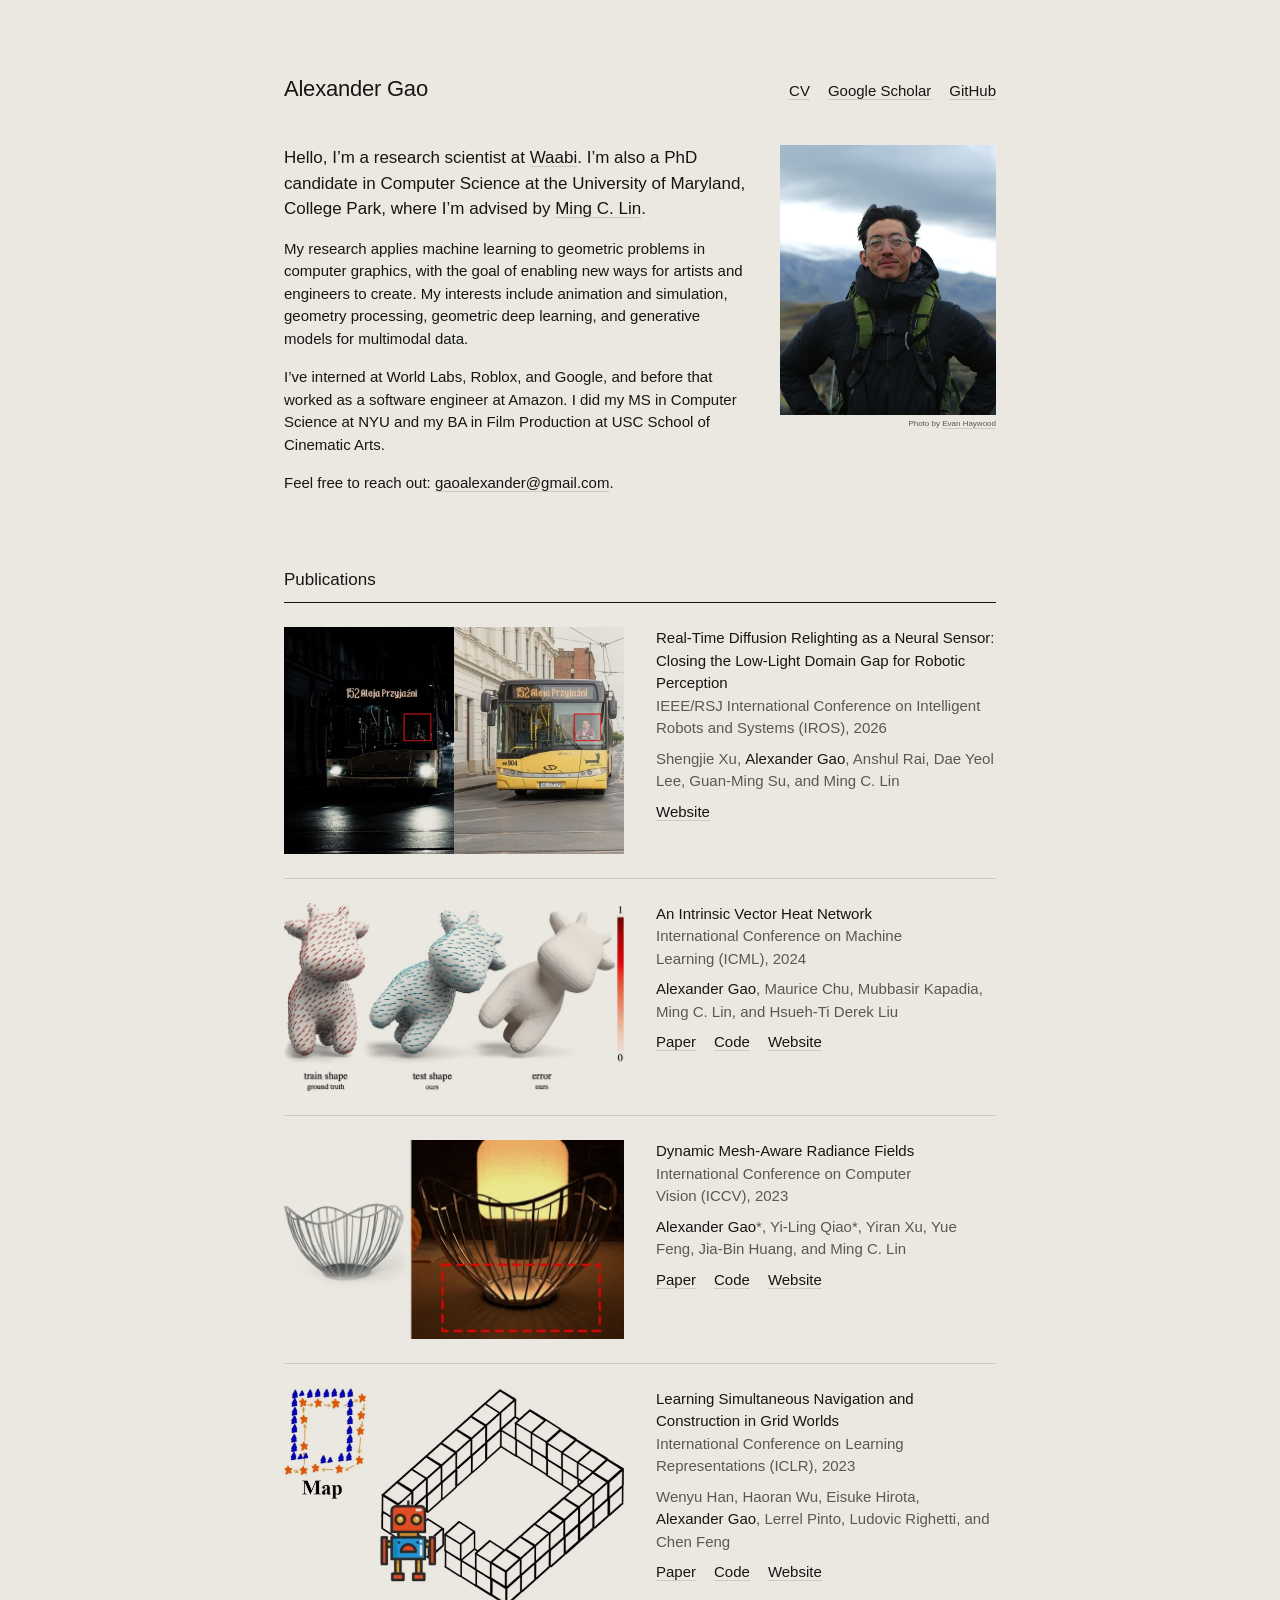
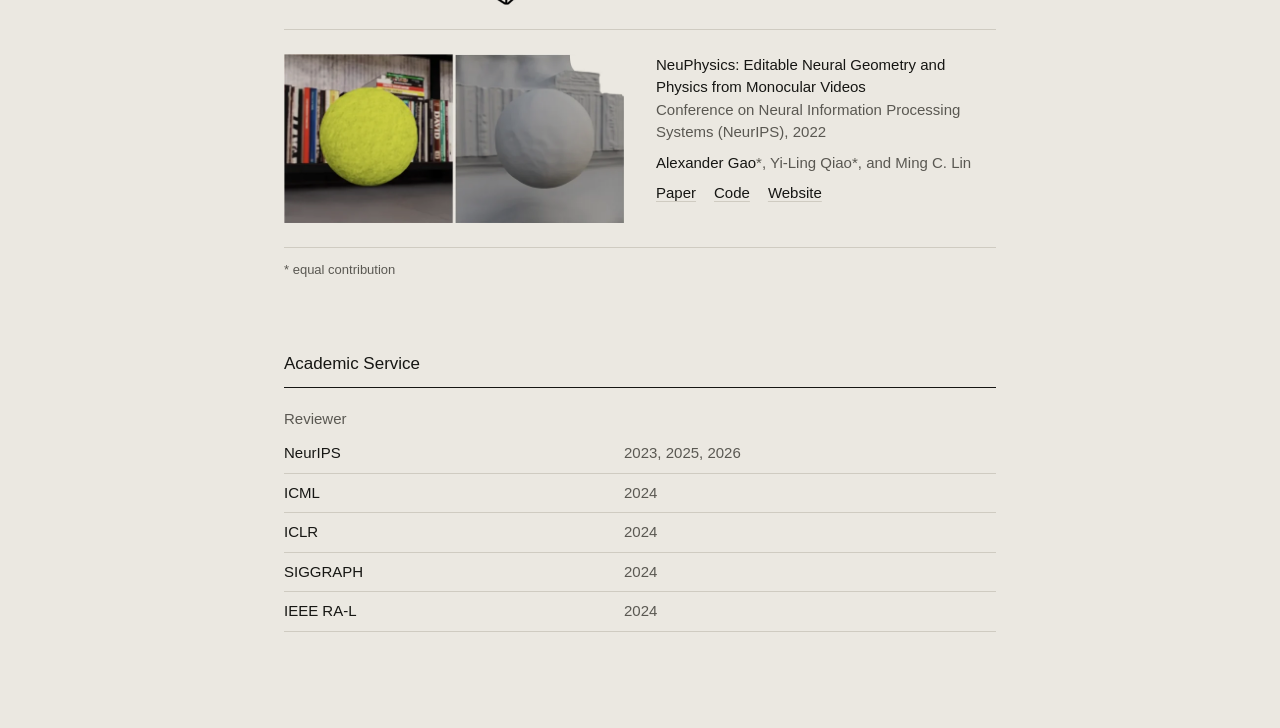
==== commit 3a04dc8a: "Portrait profile photo" ====
--- a/index.html
+++ b/index.html
@@ -43,7 +43,7 @@
             <p>Feel free to reach out: <a href="mailto:gaoalexander@gmail.com">gaoalexander@gmail.com</a>.</p>
         </div>
         <figure>
-            <img src="images/profile.jpg" alt="Alexander Gao in Iceland" width="960" height="640">
+            <img src="images/profile.jpg" alt="Alexander Gao in Iceland" width="800" height="1000">
             <figcaption>Photo by <a href="https://www.blackramsound.com/about-3">Evan Haywood</a></figcaption>
         </figure>
     </section>
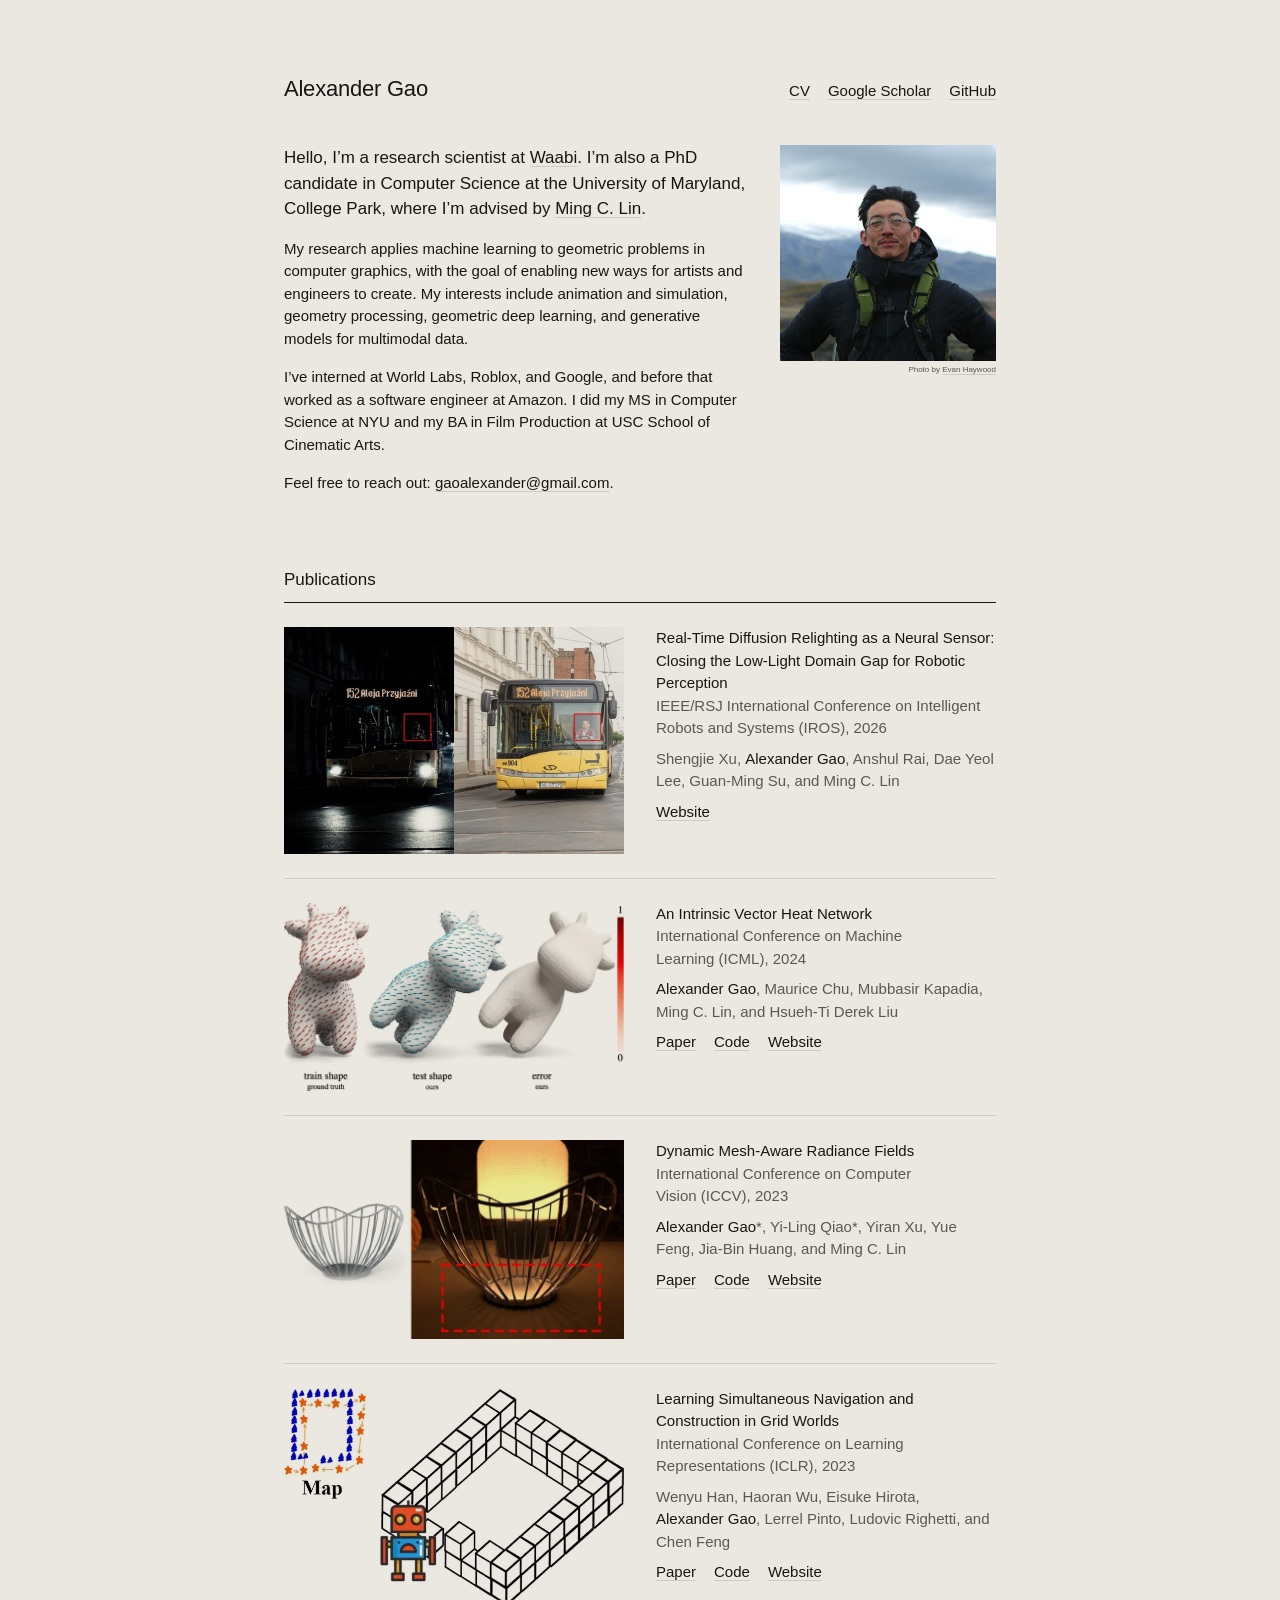
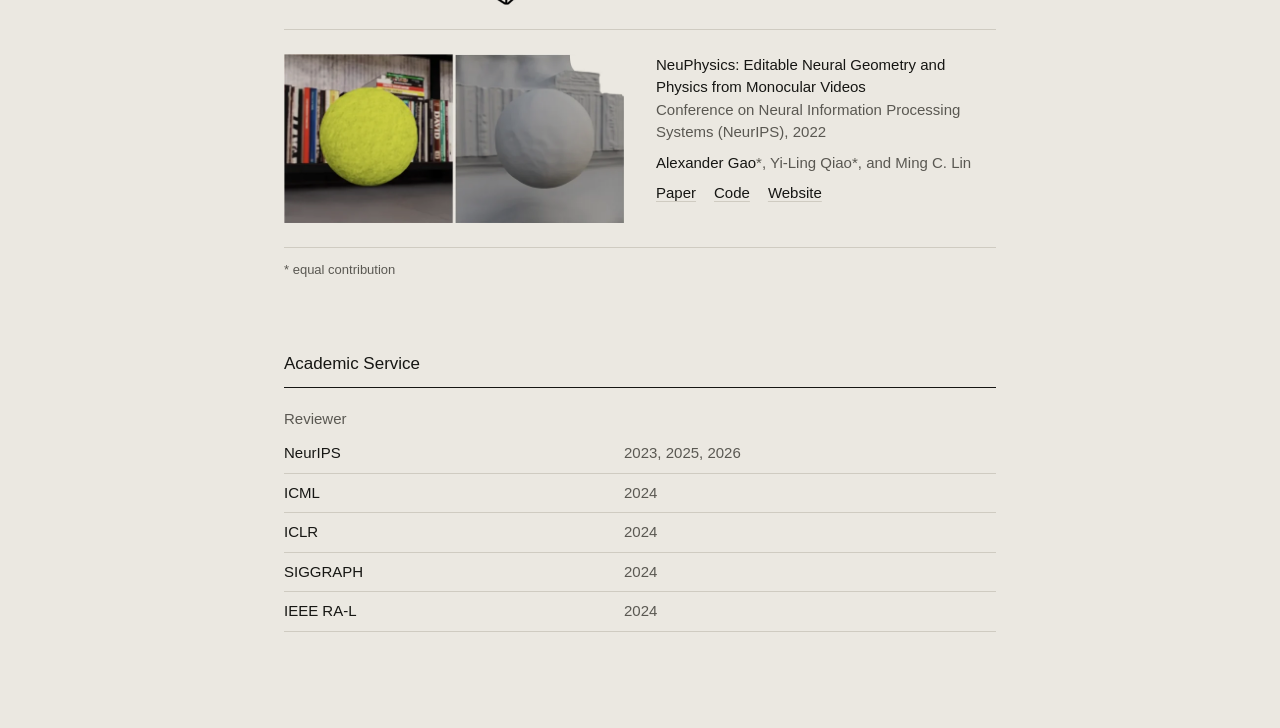
==== commit dbd941ee: "Square profile photo" ====
--- a/index.html
+++ b/index.html
@@ -43,7 +43,7 @@
             <p>Feel free to reach out: <a href="mailto:gaoalexander@gmail.com">gaoalexander@gmail.com</a>.</p>
         </div>
         <figure>
-            <img src="images/profile.jpg" alt="Alexander Gao in Iceland" width="800" height="1000">
+            <img src="images/profile.jpg" alt="Alexander Gao in Iceland" width="800" height="800">
             <figcaption>Photo by <a href="https://www.blackramsound.com/about-3">Evan Haywood</a></figcaption>
         </figure>
     </section>
